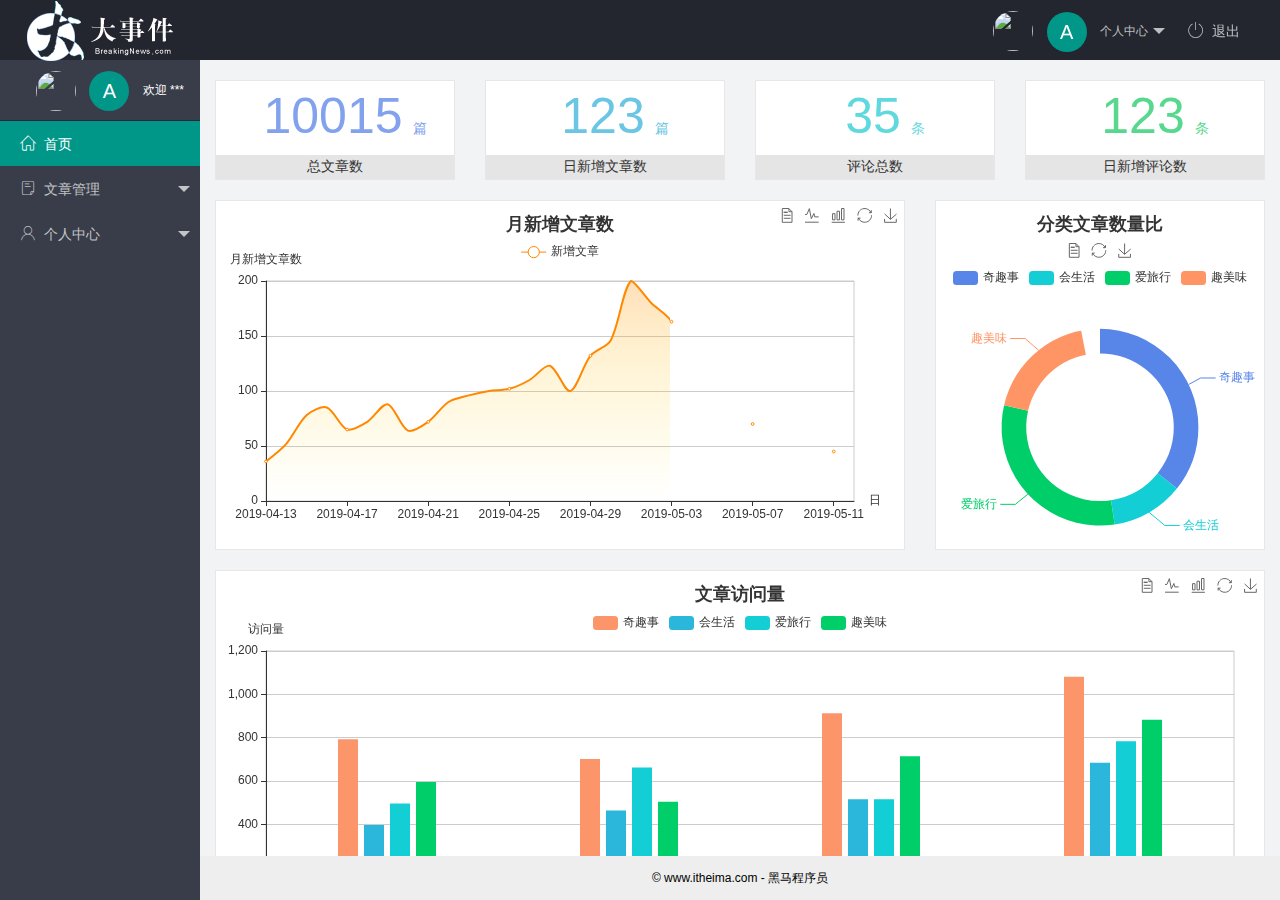
==== index1.html @ a1166954 "提交" ====
<!DOCTYPE html>
<html lang="en">

<head>
    <meta charset="UTF-8" />
    <meta name="viewport" content="width=device-width, initial-scale=1.0" />
    <title>后台主页</title>
    <!-- 导入 layui 的样式表 -->
    <link rel="stylesheet" href="/assets/lib/layui/css/layui.css" />
    <!-- 导入第三方图标库 -->
    <link rel="stylesheet" href="/assets/fonts/iconfont.css" />
    <!-- 导入自己的样式表 -->
    <link rel="stylesheet" href="/assets/css/index1.css" />
</head>

<body class="layui-layout-body">
    <div class="layui-layout layui-layout-admin">
        <div class="layui-header">
            <div class="layui-logo">
                <img src="/assets/images/logo.png" alt="" />
            </div>
            <!-- 头部区域（可配合layui已有的水平导航） -->
            <ul class="layui-nav layui-layout-right">
                <li class="layui-nav-item">
                    <a href="javascript:;" class="userinfo">
                        <img src="http://t.cn/RCzsdCq" class="layui-nav-img" />
                        <span class="text-avatar">A</span>
                        个人中心
                    </a>
                    <dl class="layui-nav-child">
                        <dd><a href="">基本资料</a></dd>
                        <dd><a href="">更换头像</a></dd>
                        <dd><a href="">重置密码</a></dd>
                    </dl>
                </li>
                <li class="layui-nav-item">
                    <a href=""><span class="iconfont icon-tuichu"></span>退出</a>
                </li>
            </ul>
        </div>

        <div class="layui-side layui-bg-black">
            <div class="layui-side-scroll">
                <div class="userinfo">
                    <img src="http://t.cn/RCzsdCq" class="layui-nav-img" />
                    <span class="text-avatar">A</span>
                    <span id="welcome">欢迎 ***</span>
                </div>
                <!-- 左侧导航区域（可配合layui已有的垂直导航） -->
                <ul class="layui-nav layui-nav-tree" lay-shrink="all">
                    <li class="layui-nav-item layui-this">
                        <a href="/home/dashboard.html" target="fm"><span class="iconfont icon-home"></span>首页</a>
                    </li>
                    <li class="layui-nav-item">
                        <a class="" href="javascript:;"><span class="iconfont icon-16"></span>文章管理</a>
                        <dl class="layui-nav-child">
                            <dd>
                                <a href="javascript:;"><i class="layui-icon layui-icon-app"></i>文章类别</a>
                            </dd>
                            <dd>
                                <a href="javascript:;"><i class="layui-icon layui-icon-app"></i>文章列表</a>
                            </dd>
                            <dd>
                                <a href="javascript:;"><i class="layui-icon layui-icon-app"></i>发布文章</a>
                            </dd>
                        </dl>
                    </li>
                    <li class="layui-nav-item">
                        <a href="javascript:;"><span class="iconfont icon-user"></span>个人中心</a>
                        <dl class="layui-nav-child">
                            <dd>
                                <a href="javascript:;"><i class="layui-icon layui-icon-app"></i>基本资料</a>
                            </dd>
                            <dd>
                                <a href="javascript:;"><i class="layui-icon layui-icon-app"></i>更换头像</a>
                            </dd>
                            <dd>
                                <a href="javascript:;"><i class="layui-icon layui-icon-app"></i>重置密码</a>
                            </dd>
                        </dl>
                    </li>
                </ul>
            </div>
        </div>

        <div class="layui-body">
            <!-- 内容主体区域 -->
            <iframe name="fm" src="/home/dashboard.html" frameborder="0"></iframe>
        </div>

        <div class="layui-footer">
            <!-- 底部固定区域 -->
            © www.itheima.com - 黑马程序员
        </div>
    </div>
    <!-- 导入 layui 的JS文件 -->
    <script src="/assets/lib/layui/layui.all.js"></script>
</body>

</html>
---- assets/lib/layui/css/layui.css ----
/** layui-v2.5.5 MIT License By https://www.layui.com */
 .layui-inline,img{display:inline-block;vertical-align:middle}h1,h2,h3,h4,h5,h6{font-weight:400}.layui-edge,.layui-header,.layui-inline,.layui-main{position:relative}.layui-body,.layui-edge,.layui-elip{overflow:hidden}.layui-btn,.layui-edge,.layui-inline,img{vertical-align:middle}.layui-btn,.layui-disabled,.layui-icon,.layui-unselect{-moz-user-select:none;-webkit-user-select:none;-ms-user-select:none}.layui-elip,.layui-form-checkbox span,.layui-form-pane .layui-form-label{text-overflow:ellipsis;white-space:nowrap}.layui-breadcrumb,.layui-tree-btnGroup{visibility:hidden}blockquote,body,button,dd,div,dl,dt,form,h1,h2,h3,h4,h5,h6,input,li,ol,p,pre,td,textarea,th,ul{margin:0;padding:0;-webkit-tap-highlight-color:rgba(0,0,0,0)}a:active,a:hover{outline:0}img{border:none}li{list-style:none}table{border-collapse:collapse;border-spacing:0}h4,h5,h6{font-size:100%}button,input,optgroup,option,select,textarea{font-family:inherit;font-size:inherit;font-style:inherit;font-weight:inherit;outline:0}pre{white-space:pre-wrap;white-space:-moz-pre-wrap;white-space:-pre-wrap;white-space:-o-pre-wrap;word-wrap:break-word}body{line-height:24px;font:14px Helvetica Neue,Helvetica,PingFang SC,Tahoma,Arial,sans-serif}hr{height:1px;margin:10px 0;border:0;clear:both}a{color:#333;text-decoration:none}a:hover{color:#777}a cite{font-style:normal;*cursor:pointer}.layui-border-box,.layui-border-box *{box-sizing:border-box}.layui-box,.layui-box *{box-sizing:content-box}.layui-clear{clear:both;*zoom:1}.layui-clear:after{content:'\20';clear:both;*zoom:1;display:block;height:0}.layui-inline{*display:inline;*zoom:1}.layui-edge{display:inline-block;width:0;height:0;border-width:6px;border-style:dashed;border-color:transparent}.layui-edge-top{top:-4px;border-bottom-color:#999;border-bottom-style:solid}.layui-edge-right{border-left-color:#999;border-left-style:solid}.layui-edge-bottom{top:2px;border-top-color:#999;border-top-style:solid}.layui-edge-left{border-right-color:#999;border-right-style:solid}.layui-disabled,.layui-disabled:hover{color:#d2d2d2!important;cursor:not-allowed!important}.layui-circle{border-radius:100%}.layui-show{display:block!important}.layui-hide{display:none!important}@font-face{font-family:layui-icon;src:url(../font/iconfont.eot?v=250);src:url(../font/iconfont.eot?v=250#iefix) format('embedded-opentype'),url(../font/iconfont.woff2?v=250) format('woff2'),url(../font/iconfont.woff?v=250) format('woff'),url(../font/iconfont.ttf?v=250) format('truetype'),url(../font/iconfont.svg?v=250#layui-icon) format('svg')}.layui-icon{font-family:layui-icon!important;font-size:16px;font-style:normal;-webkit-font-smoothing:antialiased;-moz-osx-font-smoothing:grayscale}.layui-icon-reply-fill:before{content:"\e611"}.layui-icon-set-fill:before{content:"\e614"}.layui-icon-menu-fill:before{content:"\e60f"}.layui-icon-search:before{content:"\e615"}.layui-icon-share:before{content:"\e641"}.layui-icon-set-sm:before{content:"\e620"}.layui-icon-engine:before{content:"\e628"}.layui-icon-close:before{content:"\1006"}.layui-icon-close-fill:before{content:"\1007"}.layui-icon-chart-screen:before{content:"\e629"}.layui-icon-star:before{content:"\e600"}.layui-icon-circle-dot:before{content:"\e617"}.layui-icon-chat:before{content:"\e606"}.layui-icon-release:before{content:"\e609"}.layui-icon-list:before{content:"\e60a"}.layui-icon-chart:before{content:"\e62c"}.layui-icon-ok-circle:before{content:"\1005"}.layui-icon-layim-theme:before{content:"\e61b"}.layui-icon-table:before{content:"\e62d"}.layui-icon-right:before{content:"\e602"}.layui-icon-left:before{content:"\e603"}.layui-icon-cart-simple:before{content:"\e698"}.layui-icon-face-cry:before{content:"\e69c"}.layui-icon-face-smile:before{content:"\e6af"}.layui-icon-survey:before{content:"\e6b2"}.layui-icon-tree:before{content:"\e62e"}.layui-icon-upload-circle:before{content:"\e62f"}.layui-icon-add-circle:before{content:"\e61f"}.layui-icon-download-circle:before{content:"\e601"}.layui-icon-templeate-1:before{content:"\e630"}.layui-icon-util:before{content:"\e631"}.layui-icon-face-surprised:before{content:"\e664"}.layui-icon-edit:before{content:"\e642"}.layui-icon-speaker:before{content:"\e645"}.layui-icon-down:before{content:"\e61a"}.layui-icon-file:before{content:"\e621"}.layui-icon-layouts:before{content:"\e632"}.layui-icon-rate-half:before{content:"\e6c9"}.layui-icon-add-circle-fine:before{content:"\e608"}.layui-icon-prev-circle:before{content:"\e633"}.layui-icon-read:before{content:"\e705"}.layui-icon-404:before{content:"\e61c"}.layui-icon-carousel:before{content:"\e634"}.layui-icon-help:before{content:"\e607"}.layui-icon-code-circle:before{content:"\e635"}.layui-icon-water:before{content:"\e636"}.layui-icon-username:before{content:"\e66f"}.layui-icon-find-fill:before{content:"\e670"}.layui-icon-about:before{content:"\e60b"}.layui-icon-location:before{content:"\e715"}.layui-icon-up:before{content:"\e619"}.layui-icon-pause:before{content:"\e651"}.layui-icon-date:before{content:"\e637"}.layui-icon-layim-uploadfile:before{content:"\e61d"}.layui-icon-delete:before{content:"\e640"}.layui-icon-play:before{content:"\e652"}.layui-icon-top:before{content:"\e604"}.layui-icon-friends:before{content:"\e612"}.layui-icon-refresh-3:before{content:"\e9aa"}.layui-icon-ok:before{content:"\e605"}.layui-icon-layer:before{content:"\e638"}.layui-icon-face-smile-fine:before{content:"\e60c"}.layui-icon-dollar:before{content:"\e659"}.layui-icon-group:before{content:"\e613"}.layui-icon-layim-download:before{content:"\e61e"}.layui-icon-picture-fine:before{content:"\e60d"}.layui-icon-link:before{content:"\e64c"}.layui-icon-diamond:before{content:"\e735"}.layui-icon-log:before{content:"\e60e"}.layui-icon-rate-solid:before{content:"\e67a"}.layui-icon-fonts-del:before{content:"\e64f"}.layui-icon-unlink:before{content:"\e64d"}.layui-icon-fonts-clear:before{content:"\e639"}.layui-icon-triangle-r:before{content:"\e623"}.layui-icon-circle:before{content:"\e63f"}.layui-icon-radio:before{content:"\e643"}.layui-icon-align-center:before{content:"\e647"}.layui-icon-align-right:before{content:"\e648"}.layui-icon-align-left:before{content:"\e649"}.layui-icon-loading-1:before{content:"\e63e"}.layui-icon-return:before{content:"\e65c"}.layui-icon-fonts-strong:before{content:"\e62b"}.layui-icon-upload:before{content:"\e67c"}.layui-icon-dialogue:before{content:"\e63a"}.layui-icon-video:before{content:"\e6ed"}.layui-icon-headset:before{content:"\e6fc"}.layui-icon-cellphone-fine:before{content:"\e63b"}.layui-icon-add-1:before{content:"\e654"}.layui-icon-face-smile-b:before{content:"\e650"}.layui-icon-fonts-html:before{content:"\e64b"}.layui-icon-form:before{content:"\e63c"}.layui-icon-cart:before{content:"\e657"}.layui-icon-camera-fill:before{content:"\e65d"}.layui-icon-tabs:before{content:"\e62a"}.layui-icon-fonts-code:before{content:"\e64e"}.layui-icon-fire:before{content:"\e756"}.layui-icon-set:before{content:"\e716"}.layui-icon-fonts-u:before{content:"\e646"}.layui-icon-triangle-d:before{content:"\e625"}.layui-icon-tips:before{content:"\e702"}.layui-icon-picture:before{content:"\e64a"}.layui-icon-more-vertical:before{content:"\e671"}.layui-icon-flag:before{content:"\e66c"}.layui-icon-loading:before{content:"\e63d"}.layui-icon-fonts-i:before{content:"\e644"}.layui-icon-refresh-1:before{content:"\e666"}.layui-icon-rmb:before{content:"\e65e"}.layui-icon-home:before{content:"\e68e"}.layui-icon-user:before{content:"\e770"}.layui-icon-notice:before{content:"\e667"}.layui-icon-login-weibo:before{content:"\e675"}.layui-icon-voice:before{content:"\e688"}.layui-icon-upload-drag:before{content:"\e681"}.layui-icon-login-qq:before{content:"\e676"}.layui-icon-snowflake:before{content:"\e6b1"}.layui-icon-file-b:before{content:"\e655"}.layui-icon-template:before{content:"\e663"}.layui-icon-auz:before{content:"\e672"}.layui-icon-console:before{content:"\e665"}.layui-icon-app:before{content:"\e653"}.layui-icon-prev:before{content:"\e65a"}.layui-icon-website:before{content:"\e7ae"}.layui-icon-next:before{content:"\e65b"}.layui-icon-component:before{content:"\e857"}.layui-icon-more:before{content:"\e65f"}.layui-icon-login-wechat:before{content:"\e677"}.layui-icon-shrink-right:before{content:"\e668"}.layui-icon-spread-left:before{content:"\e66b"}.layui-icon-camera:before{content:"\e660"}.layui-icon-note:before{content:"\e66e"}.layui-icon-refresh:before{content:"\e669"}.layui-icon-female:before{content:"\e661"}.layui-icon-male:before{content:"\e662"}.layui-icon-password:before{content:"\e673"}.layui-icon-senior:before{content:"\e674"}.layui-icon-theme:before{content:"\e66a"}.layui-icon-tread:before{content:"\e6c5"}.layui-icon-praise:before{content:"\e6c6"}.layui-icon-star-fill:before{content:"\e658"}.layui-icon-rate:before{content:"\e67b"}.layui-icon-template-1:before{content:"\e656"}.layui-icon-vercode:before{content:"\e679"}.layui-icon-cellphone:before{content:"\e678"}.layui-icon-screen-full:before{content:"\e622"}.layui-icon-screen-restore:before{content:"\e758"}.layui-icon-cols:before{content:"\e610"}.layui-icon-export:before{content:"\e67d"}.layui-icon-print:before{content:"\e66d"}.layui-icon-slider:before{content:"\e714"}.layui-icon-addition:before{content:"\e624"}.layui-icon-subtraction:before{content:"\e67e"}.layui-icon-service:before{content:"\e626"}.layui-icon-transfer:before{content:"\e691"}.layui-main{width:1140px;margin:0 auto}.layui-header{z-index:1000;height:60px}.layui-header a:hover{transition:all .5s;-webkit-transition:all .5s}.layui-side{position:fixed;left:0;top:0;bottom:0;z-index:999;width:200px;overflow-x:hidden}.layui-side-scroll{position:relative;width:220px;height:100%;overflow-x:hidden}.layui-body{position:absolute;left:200px;right:0;top:0;bottom:0;z-index:998;width:auto;overflow-y:auto;box-sizing:border-box}.layui-layout-body{overflow:hidden}.layui-layout-admin .layui-header{background-color:#23262E}.layui-layout-admin .layui-side{top:60px;width:200px;overflow-x:hidden}.layui-layout-admin .layui-body{position:fixed;top:60px;bottom:44px}.layui-layout-admin .layui-main{width:auto;margin:0 15px}.layui-layout-admin .layui-footer{position:fixed;left:200px;right:0;bottom:0;height:44px;line-height:44px;padding:0 15px;background-color:#eee}.layui-layout-admin .layui-logo{position:absolute;left:0;top:0;width:200px;height:100%;line-height:60px;text-align:center;color:#009688;font-size:16px}.layui-layout-admin .layui-header .layui-nav{background:0 0}.layui-layout-left{position:absolute!important;left:200px;top:0}.layui-layout-right{position:absolute!important;right:0;top:0}.layui-container{position:relative;margin:0 auto;padding:0 15px;box-sizing:border-box}.layui-fluid{position:relative;margin:0 auto;padding:0 15px}.layui-row:after,.layui-row:before{content:'';display:block;clear:both}.layui-col-lg1,.layui-col-lg10,.layui-col-lg11,.layui-col-lg12,.layui-col-lg2,.layui-col-lg3,.layui-col-lg4,.layui-col-lg5,.layui-col-lg6,.layui-col-lg7,.layui-col-lg8,.layui-col-lg9,.layui-col-md1,.layui-col-md10,.layui-col-md11,.layui-col-md12,.layui-col-md2,.layui-col-md3,.layui-col-md4,.layui-col-md5,.layui-col-md6,.layui-col-md7,.layui-col-md8,.layui-col-md9,.layui-col-sm1,.layui-col-sm10,.layui-col-sm11,.layui-col-sm12,.layui-col-sm2,.layui-col-sm3,.layui-col-sm4,.layui-col-sm5,.layui-col-sm6,.layui-col-sm7,.layui-col-sm8,.layui-col-sm9,.layui-col-xs1,.layui-col-xs10,.layui-col-xs11,.layui-col-xs12,.layui-col-xs2,.layui-col-xs3,.layui-col-xs4,.layui-col-xs5,.layui-col-xs6,.layui-col-xs7,.layui-col-xs8,.layui-col-xs9{position:relative;display:block;box-sizing:border-box}.layui-col-xs1,.layui-col-xs10,.layui-col-xs11,.layui-col-xs12,.layui-col-xs2,.layui-col-xs3,.layui-col-xs4,.layui-col-xs5,.layui-col-xs6,.layui-col-xs7,.layui-col-xs8,.layui-col-xs9{float:left}.layui-col-xs1{width:8.33333333%}.layui-col-xs2{width:16.66666667%}.layui-col-xs3{width:25%}.layui-col-xs4{width:33.33333333%}.layui-col-xs5{width:41.66666667%}.layui-col-xs6{width:50%}.layui-col-xs7{width:58.33333333%}.layui-col-xs8{width:66.66666667%}.layui-col-xs9{width:75%}.layui-col-xs10{width:83.33333333%}.layui-col-xs11{width:91.66666667%}.layui-col-xs12{width:100%}.layui-col-xs-offset1{margin-left:8.33333333%}.layui-col-xs-offset2{margin-left:16.66666667%}.layui-col-xs-offset3{margin-left:25%}.layui-col-xs-offset4{margin-left:33.33333333%}.layui-col-xs-offset5{margin-left:41.66666667%}.layui-col-xs-offset6{margin-left:50%}.layui-col-xs-offset7{margin-left:58.33333333%}.layui-col-xs-offset8{margin-left:66.66666667%}.layui-col-xs-offset9{margin-left:75%}.layui-col-xs-offset10{margin-left:83.33333333%}.layui-col-xs-offset11{margin-left:91.66666667%}.layui-col-xs-offset12{margin-left:100%}@media screen and (max-width:768px){.layui-hide-xs{display:none!important}.layui-show-xs-block{display:block!important}.layui-show-xs-inline{display:inline!important}.layui-show-xs-inline-block{display:inline-block!important}}@media screen and (min-width:768px){.layui-container{width:750px}.layui-hide-sm{display:none!important}.layui-show-sm-block{display:block!important}.layui-show-sm-inline{display:inline!important}.layui-show-sm-inline-block{display:inline-block!important}.layui-col-sm1,.layui-col-sm10,.layui-col-sm11,.layui-col-sm12,.layui-col-sm2,.layui-col-sm3,.layui-col-sm4,.layui-col-sm5,.layui-col-sm6,.layui-col-sm7,.layui-col-sm8,.layui-col-sm9{float:left}.layui-col-sm1{width:8.33333333%}.layui-col-sm2{width:16.66666667%}.layui-col-sm3{width:25%}.layui-col-sm4{width:33.33333333%}.layui-col-sm5{width:41.66666667%}.layui-col-sm6{width:50%}.layui-col-sm7{width:58.33333333%}.layui-col-sm8{width:66.66666667%}.layui-col-sm9{width:75%}.layui-col-sm10{width:83.33333333%}.layui-col-sm11{width:91.66666667%}.layui-col-sm12{width:100%}.layui-col-sm-offset1{margin-left:8.33333333%}.layui-col-sm-offset2{margin-left:16.66666667%}.layui-col-sm-offset3{margin-left:25%}.layui-col-sm-offset4{margin-left:33.33333333%}.layui-col-sm-offset5{margin-left:41.66666667%}.layui-col-sm-offset6{margin-left:50%}.layui-col-sm-offset7{margin-left:58.33333333%}.layui-col-sm-offset8{margin-left:66.66666667%}.layui-col-sm-offset9{margin-left:75%}.layui-col-sm-offset10{margin-left:83.33333333%}.layui-col-sm-offset11{margin-left:91.66666667%}.layui-col-sm-offset12{margin-left:100%}}@media screen and (min-width:992px){.layui-container{width:970px}.layui-hide-md{display:none!important}.layui-show-md-block{display:block!important}.layui-show-md-inline{display:inline!important}.layui-show-md-inline-block{display:inline-block!important}.layui-col-md1,.layui-col-md10,.layui-col-md11,.layui-col-md12,.layui-col-md2,.layui-col-md3,.layui-col-md4,.layui-col-md5,.layui-col-md6,.layui-col-md7,.layui-col-md8,.layui-col-md9{float:left}.layui-col-md1{width:8.33333333%}.layui-col-md2{width:16.66666667%}.layui-col-md3{width:25%}.layui-col-md4{width:33.33333333%}.layui-col-md5{width:41.66666667%}.layui-col-md6{width:50%}.layui-col-md7{width:58.33333333%}.layui-col-md8{width:66.66666667%}.layui-col-md9{width:75%}.layui-col-md10{width:83.33333333%}.layui-col-md11{width:91.66666667%}.layui-col-md12{width:100%}.layui-col-md-offset1{margin-left:8.33333333%}.layui-col-md-offset2{margin-left:16.66666667%}.layui-col-md-offset3{margin-left:25%}.layui-col-md-offset4{margin-left:33.33333333%}.layui-col-md-offset5{margin-left:41.66666667%}.layui-col-md-offset6{margin-left:50%}.layui-col-md-offset7{margin-left:58.33333333%}.layui-col-md-offset8{margin-left:66.66666667%}.layui-col-md-offset9{margin-left:75%}.layui-col-md-offset10{margin-left:83.33333333%}.layui-col-md-offset11{margin-left:91.66666667%}.layui-col-md-offset12{margin-left:100%}}@media screen and (min-width:1200px){.layui-container{width:1170px}.layui-hide-lg{display:none!important}.layui-show-lg-block{display:block!important}.layui-show-lg-inline{display:inline!important}.layui-show-lg-inline-block{display:inline-block!important}.layui-col-lg1,.layui-col-lg10,.layui-col-lg11,.layui-col-lg12,.layui-col-lg2,.layui-col-lg3,.layui-col-lg4,.layui-col-lg5,.layui-col-lg6,.layui-col-lg7,.layui-col-lg8,.layui-col-lg9{float:left}.layui-col-lg1{width:8.33333333%}.layui-col-lg2{width:16.66666667%}.layui-col-lg3{width:25%}.layui-col-lg4{width:33.33333333%}.layui-col-lg5{width:41.66666667%}.layui-col-lg6{width:50%}.layui-col-lg7{width:58.33333333%}.layui-col-lg8{width:66.66666667%}.layui-col-lg9{width:75%}.layui-col-lg10{width:83.33333333%}.layui-col-lg11{width:91.66666667%}.layui-col-lg12{width:100%}.layui-col-lg-offset1{margin-left:8.33333333%}.layui-col-lg-offset2{margin-left:16.66666667%}.layui-col-lg-offset3{margin-left:25%}.layui-col-lg-offset4{margin-left:33.33333333%}.layui-col-lg-offset5{margin-left:41.66666667%}.layui-col-lg-offset6{margin-left:50%}.layui-col-lg-offset7{margin-left:58.33333333%}.layui-col-lg-offset8{margin-left:66.66666667%}.layui-col-lg-offset9{margin-left:75%}.layui-col-lg-offset10{margin-left:83.33333333%}.layui-col-lg-offset11{margin-left:91.66666667%}.layui-col-lg-offset12{margin-left:100%}}.layui-col-space1{margin:-.5px}.layui-col-space1>*{padding:.5px}.layui-col-space3{margin:-1.5px}.layui-col-space3>*{padding:1.5px}.layui-col-space5{margin:-2.5px}.layui-col-space5>*{padding:2.5px}.layui-col-space8{margin:-3.5px}.layui-col-space8>*{padding:3.5px}.layui-col-space10{margin:-5px}.layui-col-space10>*{padding:5px}.layui-col-space12{margin:-6px}.layui-col-space12>*{padding:6px}.layui-col-space15{margin:-7.5px}.layui-col-space15>*{padding:7.5px}.layui-col-space18{margin:-9px}.layui-col-space18>*{padding:9px}.layui-col-space20{margin:-10px}.layui-col-space20>*{padding:10px}.layui-col-space22{margin:-11px}.layui-col-space22>*{padding:11px}.layui-col-space25{margin:-12.5px}.layui-col-space25>*{padding:12.5px}.layui-col-space30{margin:-15px}.layui-col-space30>*{padding:15px}.layui-btn,.layui-input,.layui-select,.layui-textarea,.layui-upload-button{outline:0;-webkit-appearance:none;transition:all .3s;-webkit-transition:all .3s;box-sizing:border-box}.layui-elem-quote{margin-bottom:10px;padding:15px;line-height:22px;border-left:5px solid #009688;border-radius:0 2px 2px 0;background-color:#f2f2f2}.layui-quote-nm{border-style:solid;border-width:1px 1px 1px 5px;background:0 0}.layui-elem-field{margin-bottom:10px;padding:0;border-width:1px;border-style:solid}.layui-elem-field legend{margin-left:20px;padding:0 10px;font-size:20px;font-weight:300}.layui-field-title{margin:10px 0 20px;border-width:1px 0 0}.layui-field-box{padding:10px 15px}.layui-field-title .layui-field-box{padding:10px 0}.layui-progress{position:relative;height:6px;border-radius:20px;background-color:#e2e2e2}.layui-progress-bar{position:absolute;left:0;top:0;width:0;max-width:100%;height:6px;border-radius:20px;text-align:right;background-color:#5FB878;transition:all .3s;-webkit-transition:all .3s}.layui-progress-big,.layui-progress-big .layui-progress-bar{height:18px;line-height:18px}.layui-progress-text{position:relative;top:-20px;line-height:18px;font-size:12px;color:#666}.layui-progress-big .layui-progress-text{position:static;padding:0 10px;color:#fff}.layui-collapse{border-width:1px;border-style:solid;border-radius:2px}.layui-colla-content,.layui-colla-item{border-top-width:1px;border-top-style:solid}.layui-colla-item:first-child{border-top:none}.layui-colla-title{position:relative;height:42px;line-height:42px;padding:0 15px 0 35px;color:#333;background-color:#f2f2f2;cursor:pointer;font-size:14px;overflow:hidden}.layui-colla-content{display:none;padding:10px 15px;line-height:22px;color:#666}.layui-colla-icon{position:absolute;left:15px;top:0;font-size:14px}.layui-card{margin-bottom:15px;border-radius:2px;background-color:#fff;box-shadow:0 1px 2px 0 rgba(0,0,0,.05)}.layui-card:last-child{margin-bottom:0}.layui-card-header{position:relative;height:42px;line-height:42px;padding:0 15px;border-bottom:1px solid #f6f6f6;color:#333;border-radius:2px 2px 0 0;font-size:14px}.layui-bg-black,.layui-bg-blue,.layui-bg-cyan,.layui-bg-green,.layui-bg-orange,.layui-bg-red{color:#fff!important}.layui-card-body{position:relative;padding:10px 15px;line-height:24px}.layui-card-body[pad15]{padding:15px}.layui-card-body[pad20]{padding:20px}.layui-card-body .layui-table{margin:5px 0}.layui-card .layui-tab{margin:0}.layui-panel-window{position:relative;padding:15px;border-radius:0;border-top:5px solid #E6E6E6;background-color:#fff}.layui-auxiliar-moving{position:fixed;left:0;right:0;top:0;bottom:0;width:100%;height:100%;background:0 0;z-index:9999999999}.layui-form-label,.layui-form-mid,.layui-form-select,.layui-input-block,.layui-input-inline,.layui-textarea{position:relative}.layui-bg-red{background-color:#FF5722!important}.layui-bg-orange{background-color:#FFB800!important}.layui-bg-green{background-color:#009688!important}.layui-bg-cyan{background-color:#2F4056!important}.layui-bg-blue{background-color:#1E9FFF!important}.layui-bg-black{background-color:#393D49!important}.layui-bg-gray{background-color:#eee!important;color:#666!important}.layui-badge-rim,.layui-colla-content,.layui-colla-item,.layui-collapse,.layui-elem-field,.layui-form-pane .layui-form-item[pane],.layui-form-pane .layui-form-label,.layui-input,.layui-layedit,.layui-layedit-tool,.layui-quote-nm,.layui-select,.layui-tab-bar,.layui-tab-card,.layui-tab-title,.layui-tab-title .layui-this:after,.layui-textarea{border-color:#e6e6e6}.layui-timeline-item:before,hr{background-color:#e6e6e6}.layui-text{line-height:22px;font-size:14px;color:#666}.layui-text h1,.layui-text h2,.layui-text h3{font-weight:500;color:#333}.layui-text h1{font-size:30px}.layui-text h2{font-size:24px}.layui-text h3{font-size:18px}.layui-text a:not(.layui-btn){color:#01AAED}.layui-text a:not(.layui-btn):hover{text-decoration:underline}.layui-text ul{padding:5px 0 5px 15px}.layui-text ul li{margin-top:5px;list-style-type:disc}.layui-text em,.layui-word-aux{color:#999!important;padding:0 5px!important}.layui-btn{display:inline-block;height:38px;line-height:38px;padding:0 18px;background-color:#009688;color:#fff;white-space:nowrap;text-align:center;font-size:14px;border:none;border-radius:2px;cursor:pointer}.layui-btn:hover{opacity:.8;filter:alpha(opacity=80);color:#fff}.layui-btn:active{opacity:1;filter:alpha(opacity=100)}.layui-btn+.layui-btn{margin-left:10px}.layui-btn-container{font-size:0}.layui-btn-container .layui-btn{margin-right:10px;margin-bottom:10px}.layui-btn-container .layui-btn+.layui-btn{margin-left:0}.layui-table .layui-btn-container .layui-btn{margin-bottom:9px}.layui-btn-radius{border-radius:100px}.layui-btn .layui-icon{margin-right:3px;font-size:18px;vertical-align:bottom;vertical-align:middle\9}.layui-btn-primary{border:1px solid #C9C9C9;background-color:#fff;color:#555}.layui-btn-primary:hover{border-color:#009688;color:#333}.layui-btn-normal{background-color:#1E9FFF}.layui-btn-warm{background-color:#FFB800}.layui-btn-danger{background-color:#FF5722}.layui-btn-checked{background-color:#5FB878}.layui-btn-disabled,.layui-btn-disabled:active,.layui-btn-disabled:hover{border:1px solid #e6e6e6;background-color:#FBFBFB;color:#C9C9C9;cursor:not-allowed;opacity:1}.layui-btn-lg{height:44px;line-height:44px;padding:0 25px;font-size:16px}.layui-btn-sm{height:30px;line-height:30px;padding:0 10px;font-size:12px}.layui-btn-sm i{font-size:16px!important}.layui-btn-xs{height:22px;line-height:22px;padding:0 5px;font-size:12px}.layui-btn-xs i{font-size:14px!important}.layui-btn-group{display:inline-block;vertical-align:middle;font-size:0}.layui-btn-group .layui-btn{margin-left:0!important;margin-right:0!important;border-left:1px solid rgba(255,255,255,.5);border-radius:0}.layui-btn-group .layui-btn-primary{border-left:none}.layui-btn-group .layui-btn-primary:hover{border-color:#C9C9C9;color:#009688}.layui-btn-group .layui-btn:first-child{border-left:none;border-radius:2px 0 0 2px}.layui-btn-group .layui-btn-primary:first-child{border-left:1px solid #c9c9c9}.layui-btn-group .layui-btn:last-child{border-radius:0 2px 2px 0}.layui-btn-group .layui-btn+.layui-btn{margin-left:0}.layui-btn-group+.layui-btn-group{margin-left:10px}.layui-btn-fluid{width:100%}.layui-input,.layui-select,.layui-textarea{height:38px;line-height:1.3;line-height:38px\9;border-width:1px;border-style:solid;background-color:#fff;border-radius:2px}.layui-input::-webkit-input-placeholder,.layui-select::-webkit-input-placeholder,.layui-textarea::-webkit-input-placeholder{line-height:1.3}.layui-input,.layui-textarea{display:block;width:100%;padding-left:10px}.layui-input:hover,.layui-textarea:hover{border-color:#D2D2D2!important}.layui-input:focus,.layui-textarea:focus{border-color:#C9C9C9!important}.layui-textarea{min-height:100px;height:auto;line-height:20px;padding:6px 10px;resize:vertical}.layui-select{padding:0 10px}.layui-form input[type=checkbox],.layui-form input[type=radio],.layui-form select{display:none}.layui-form [lay-ignore]{display:initial}.layui-form-item{margin-bottom:15px;clear:both;*zoom:1}.layui-form-item:after{content:'\20';clear:both;*zoom:1;display:block;height:0}.layui-form-label{float:left;display:block;padding:9px 15px;width:80px;font-weight:400;line-height:20px;text-align:right}.layui-form-label-col{display:block;float:none;padding:9px 0;line-height:20px;text-align:left}.layui-form-item .layui-inline{margin-bottom:5px;margin-right:10px}.layui-input-block{margin-left:110px;min-height:36px}.layui-input-inline{display:inline-block;vertical-align:middle}.layui-form-item .layui-input-inline{float:left;width:190px;margin-right:10px}.layui-form-text .layui-input-inline{width:auto}.layui-form-mid{float:left;display:block;padding:9px 0!important;line-height:20px;margin-right:10px}.layui-form-danger+.layui-form-select .layui-input,.layui-form-danger:focus{border-color:#FF5722!important}.layui-form-select .layui-input{padding-right:30px;cursor:pointer}.layui-form-select .layui-edge{position:absolute;right:10px;top:50%;margin-top:-3px;cursor:pointer;border-width:6px;border-top-color:#c2c2c2;border-top-style:solid;transition:all .3s;-webkit-transition:all .3s}.layui-form-select dl{display:none;position:absolute;left:0;top:42px;padding:5px 0;z-index:899;min-width:100%;border:1px solid #d2d2d2;max-height:300px;overflow-y:auto;background-color:#fff;border-radius:2px;box-shadow:0 2px 4px rgba(0,0,0,.12);box-sizing:border-box}.layui-form-select dl dd,.layui-form-select dl dt{padding:0 10px;line-height:36px;white-space:nowrap;overflow:hidden;text-overflow:ellipsis}.layui-form-select dl dt{font-size:12px;color:#999}.layui-form-select dl dd{cursor:pointer}.layui-form-select dl dd:hover{background-color:#f2f2f2;-webkit-transition:.5s all;transition:.5s all}.layui-form-select .layui-select-group dd{padding-left:20px}.layui-form-select dl dd.layui-select-tips{padding-left:10px!important;color:#999}.layui-form-select dl dd.layui-this{background-color:#5FB878;color:#fff}.layui-form-checkbox,.layui-form-select dl dd.layui-disabled{background-color:#fff}.layui-form-selected dl{display:block}.layui-form-checkbox,.layui-form-checkbox *,.layui-form-switch{display:inline-block;vertical-align:middle}.layui-form-selected .layui-edge{margin-top:-9px;-webkit-transform:rotate(180deg);transform:rotate(180deg);margin-top:-3px\9}:root .layui-form-selected .layui-edge{margin-top:-9px\0/IE9}.layui-form-selectup dl{top:auto;bottom:42px}.layui-select-none{margin:5px 0;text-align:center;color:#999}.layui-select-disabled .layui-disabled{border-color:#eee!important}.layui-select-disabled .layui-edge{border-top-color:#d2d2d2}.layui-form-checkbox{position:relative;height:30px;line-height:30px;margin-right:10px;padding-right:30px;cursor:pointer;font-size:0;-webkit-transition:.1s linear;transition:.1s linear;box-sizing:border-box}.layui-form-checkbox span{padding:0 10px;height:100%;font-size:14px;border-radius:2px 0 0 2px;background-color:#d2d2d2;color:#fff;overflow:hidden}.layui-form-checkbox:hover span{background-color:#c2c2c2}.layui-form-checkbox i{position:absolute;right:0;top:0;width:30px;height:28px;border:1px solid #d2d2d2;border-left:none;border-radius:0 2px 2px 0;color:#fff;font-size:20px;text-align:center}.layui-form-checkbox:hover i{border-color:#c2c2c2;color:#c2c2c2}.layui-form-checked,.layui-form-checked:hover{border-color:#5FB878}.layui-form-checked span,.layui-form-checked:hover span{background-color:#5FB878}.layui-form-checked i,.layui-form-checked:hover i{color:#5FB878}.layui-form-item .layui-form-checkbox{margin-top:4px}.layui-form-checkbox[lay-skin=primary]{height:auto!important;line-height:normal!important;min-width:18px;min-height:18px;border:none!important;margin-right:0;padding-left:28px;padding-right:0;background:0 0}.layui-form-checkbox[lay-skin=primary] span{padding-left:0;padding-right:15px;line-height:18px;background:0 0;color:#666}.layui-form-checkbox[lay-skin=primary] i{right:auto;left:0;width:16px;height:16px;line-height:16px;border:1px solid #d2d2d2;font-size:12px;border-radius:2px;background-color:#fff;-webkit-transition:.1s linear;transition:.1s linear}.layui-form-checkbox[lay-skin=primary]:hover i{border-color:#5FB878;color:#fff}.layui-form-checked[lay-skin=primary] i{border-color:#5FB878!important;background-color:#5FB878;color:#fff}.layui-checkbox-disbaled[lay-skin=primary] span{background:0 0!important;color:#c2c2c2}.layui-checkbox-disbaled[lay-skin=primary]:hover i{border-color:#d2d2d2}.layui-form-item .layui-form-checkbox[lay-skin=primary]{margin-top:10px}.layui-form-switch{position:relative;height:22px;line-height:22px;min-width:35px;padding:0 5px;margin-top:8px;border:1px solid #d2d2d2;border-radius:20px;cursor:pointer;background-color:#fff;-webkit-transition:.1s linear;transition:.1s linear}.layui-form-switch i{position:absolute;left:5px;top:3px;width:16px;height:16px;border-radius:20px;background-color:#d2d2d2;-webkit-transition:.1s linear;transition:.1s linear}.layui-form-switch em{position:relative;top:0;width:25px;margin-left:21px;padding:0!important;text-align:center!important;color:#999!important;font-style:normal!important;font-size:12px}.layui-form-onswitch{border-color:#5FB878;background-color:#5FB878}.layui-checkbox-disbaled,.layui-checkbox-disbaled i{border-color:#e2e2e2!important}.layui-form-onswitch i{left:100%;margin-left:-21px;background-color:#fff}.layui-form-onswitch em{margin-left:5px;margin-right:21px;color:#fff!important}.layui-checkbox-disbaled span{background-color:#e2e2e2!important}.layui-checkbox-disbaled:hover i{color:#fff!important}[lay-radio]{display:none}.layui-form-radio,.layui-form-radio *{display:inline-block;vertical-align:middle}.layui-form-radio{line-height:28px;margin:6px 10px 0 0;padding-right:10px;cursor:pointer;font-size:0}.layui-form-radio *{font-size:14px}.layui-form-radio>i{margin-right:8px;font-size:22px;color:#c2c2c2}.layui-form-radio>i:hover,.layui-form-radioed>i{color:#5FB878}.layui-radio-disbaled>i{color:#e2e2e2!important}.layui-form-pane .layui-form-label{width:110px;padding:8px 15px;height:38px;line-height:20px;border-width:1px;border-style:solid;border-radius:2px 0 0 2px;text-align:center;background-color:#FBFBFB;overflow:hidden;box-sizing:border-box}.layui-form-pane .layui-input-inline{margin-left:-1px}.layui-form-pane .layui-input-block{margin-left:110px;left:-1px}.layui-form-pane .layui-input{border-radius:0 2px 2px 0}.layui-form-pane .layui-form-text .layui-form-label{float:none;width:100%;border-radius:2px;box-sizing:border-box;text-align:left}.layui-form-pane .layui-form-text .layui-input-inline{display:block;margin:0;top:-1px;clear:both}.layui-form-pane .layui-form-text .layui-input-block{margin:0;left:0;top:-1px}.layui-form-pane .layui-form-text .layui-textarea{min-height:100px;border-radius:0 0 2px 2px}.layui-form-pane .layui-form-checkbox{margin:4px 0 4px 10px}.layui-form-pane .layui-form-radio,.layui-form-pane .layui-form-switch{margin-top:6px;margin-left:10px}.layui-form-pane .layui-form-item[pane]{position:relative;border-width:1px;border-style:solid}.layui-form-pane .layui-form-item[pane] .layui-form-label{position:absolute;left:0;top:0;height:100%;border-width:0 1px 0 0}.layui-form-pane .layui-form-item[pane] .layui-input-inline{margin-left:110px}@media screen and (max-width:450px){.layui-form-item .layui-form-label{text-overflow:ellipsis;overflow:hidden;white-space:nowrap}.layui-form-item .layui-inline{display:block;margin-right:0;margin-bottom:20px;clear:both}.layui-form-item .layui-inline:after{content:'\20';clear:both;display:block;height:0}.layui-form-item .layui-input-inline{display:block;float:none;left:-3px;width:auto;margin:0 0 10px 112px}.layui-form-item .layui-input-inline+.layui-form-mid{margin-left:110px;top:-5px;padding:0}.layui-form-item .layui-form-checkbox{margin-right:5px;margin-bottom:5px}}.layui-layedit{border-width:1px;border-style:solid;border-radius:2px}.layui-layedit-tool{padding:3px 5px;border-bottom-width:1px;border-bottom-style:solid;font-size:0}.layedit-tool-fixed{position:fixed;top:0;border-top:1px solid #e2e2e2}.layui-layedit-tool .layedit-tool-mid,.layui-layedit-tool .layui-icon{display:inline-block;vertical-align:middle;text-align:center;font-size:14px}.layui-layedit-tool .layui-icon{position:relative;width:32px;height:30px;line-height:30px;margin:3px 5px;color:#777;cursor:pointer;border-radius:2px}.layui-layedit-tool .layui-icon:hover{color:#393D49}.layui-layedit-tool .layui-icon:active{color:#000}.layui-layedit-tool .layedit-tool-active{background-color:#e2e2e2;color:#000}.layui-layedit-tool .layui-disabled,.layui-layedit-tool .layui-disabled:hover{color:#d2d2d2;cursor:not-allowed}.layui-layedit-tool .layedit-tool-mid{width:1px;height:18px;margin:0 10px;background-color:#d2d2d2}.layedit-tool-html{width:50px!important;font-size:30px!important}.layedit-tool-b,.layedit-tool-code,.layedit-tool-help{font-size:16px!important}.layedit-tool-d,.layedit-tool-face,.layedit-tool-image,.layedit-tool-unlink{font-size:18px!important}.layedit-tool-image input{position:absolute;font-size:0;left:0;top:0;width:100%;height:100%;opacity:.01;filter:Alpha(opacity=1);cursor:pointer}.layui-layedit-iframe iframe{display:block;width:100%}#LAY_layedit_code{overflow:hidden}.layui-laypage{display:inline-block;*display:inline;*zoom:1;vertical-align:middle;margin:10px 0;font-size:0}.layui-laypage>a:first-child,.layui-laypage>a:first-child em{border-radius:2px 0 0 2px}.layui-laypage>a:last-child,.layui-laypage>a:last-child em{border-radius:0 2px 2px 0}.layui-laypage>:first-child{margin-left:0!important}.layui-laypage>:last-child{margin-right:0!important}.layui-laypage a,.layui-laypage button,.layui-laypage input,.layui-laypage select,.layui-laypage span{border:1px solid #e2e2e2}.layui-laypage a,.layui-laypage span{display:inline-block;*display:inline;*zoom:1;vertical-align:middle;padding:0 15px;height:28px;line-height:28px;margin:0 -1px 5px 0;background-color:#fff;color:#333;font-size:12px}.layui-flow-more a *,.layui-laypage input,.layui-table-view select[lay-ignore]{display:inline-block}.layui-laypage a:hover{color:#009688}.layui-laypage em{font-style:normal}.layui-laypage .layui-laypage-spr{color:#999;font-weight:700}.layui-laypage a{text-decoration:none}.layui-laypage .layui-laypage-curr{position:relative}.layui-laypage .layui-laypage-curr em{position:relative;color:#fff}.layui-laypage .layui-laypage-curr .layui-laypage-em{position:absolute;left:-1px;top:-1px;padding:1px;width:100%;height:100%;background-color:#009688}.layui-laypage-em{border-radius:2px}.layui-laypage-next em,.layui-laypage-prev em{font-family:Sim sun;font-size:16px}.layui-laypage .layui-laypage-count,.layui-laypage .layui-laypage-limits,.layui-laypage .layui-laypage-refresh,.layui-laypage .layui-laypage-skip{margin-left:10px;margin-right:10px;padding:0;border:none}.layui-laypage .layui-laypage-limits,.layui-laypage .layui-laypage-refresh{vertical-align:top}.layui-laypage .layui-laypage-refresh i{font-size:18px;cursor:pointer}.layui-laypage select{height:22px;padding:3px;border-radius:2px;cursor:pointer}.layui-laypage .layui-laypage-skip{height:30px;line-height:30px;color:#999}.layui-laypage button,.layui-laypage input{height:30px;line-height:30px;border-radius:2px;vertical-align:top;background-color:#fff;box-sizing:border-box}.layui-laypage input{width:40px;margin:0 10px;padding:0 3px;text-align:center}.layui-laypage input:focus,.layui-laypage select:focus{border-color:#009688!important}.layui-laypage button{margin-left:10px;padding:0 10px;cursor:pointer}.layui-table,.layui-table-view{margin:10px 0}.layui-flow-more{margin:10px 0;text-align:center;color:#999;font-size:14px}.layui-flow-more a{height:32px;line-height:32px}.layui-flow-more a *{vertical-align:top}.layui-flow-more a cite{padding:0 20px;border-radius:3px;background-color:#eee;color:#333;font-style:normal}.layui-flow-more a cite:hover{opacity:.8}.layui-flow-more a i{font-size:30px;color:#737383}.layui-table{width:100%;background-color:#fff;color:#666}.layui-table tr{transition:all .3s;-webkit-transition:all .3s}.layui-table th{text-align:left;font-weight:400}.layui-table tbody tr:hover,.layui-table thead tr,.layui-table-click,.layui-table-header,.layui-table-hover,.layui-table-mend,.layui-table-patch,.layui-table-tool,.layui-table-total,.layui-table-total tr,.layui-table[lay-even] tr:nth-child(even){background-color:#f2f2f2}.layui-table td,.layui-table th,.layui-table-col-set,.layui-table-fixed-r,.layui-table-grid-down,.layui-table-header,.layui-table-page,.layui-table-tips-main,.layui-table-tool,.layui-table-total,.layui-table-view,.layui-table[lay-skin=line],.layui-table[lay-skin=row]{border-width:1px;border-style:solid;border-color:#e6e6e6}.layui-table td,.layui-table th{position:relative;padding:9px 15px;min-height:20px;line-height:20px;font-size:14px}.layui-table[lay-skin=line] td,.layui-table[lay-skin=line] th{border-width:0 0 1px}.layui-table[lay-skin=row] td,.layui-table[lay-skin=row] th{border-width:0 1px 0 0}.layui-table[lay-skin=nob] td,.layui-table[lay-skin=nob] th{border:none}.layui-table img{max-width:100px}.layui-table[lay-size=lg] td,.layui-table[lay-size=lg] th{padding:15px 30px}.layui-table-view .layui-table[lay-size=lg] .layui-table-cell{height:40px;line-height:40px}.layui-table[lay-size=sm] td,.layui-table[lay-size=sm] th{font-size:12px;padding:5px 10px}.layui-table-view .layui-table[lay-size=sm] .layui-table-cell{height:20px;line-height:20px}.layui-table[lay-data]{display:none}.layui-table-box{position:relative;overflow:hidden}.layui-table-view .layui-table{position:relative;width:auto;margin:0}.layui-table-view .layui-table[lay-skin=line]{border-width:0 1px 0 0}.layui-table-view .layui-table[lay-skin=row]{border-width:0 0 1px}.layui-table-view .layui-table td,.layui-table-view .layui-table th{padding:5px 0;border-top:none;border-left:none}.layui-table-view .layui-table th.layui-unselect .layui-table-cell span{cursor:pointer}.layui-table-view .layui-table td{cursor:default}.layui-table-view .layui-table td[data-edit=text]{cursor:text}.layui-table-view .layui-form-checkbox[lay-skin=primary] i{width:18px;height:18px}.layui-table-view .layui-form-radio{line-height:0;padding:0}.layui-table-view .layui-form-radio>i{margin:0;font-size:20px}.layui-table-init{position:absolute;left:0;top:0;width:100%;height:100%;text-align:center;z-index:110}.layui-table-init .layui-icon{position:absolute;left:50%;top:50%;margin:-15px 0 0 -15px;font-size:30px;color:#c2c2c2}.layui-table-header{border-width:0 0 1px;overflow:hidden}.layui-table-header .layui-table{margin-bottom:-1px}.layui-table-tool .layui-inline[lay-event]{position:relative;width:26px;height:26px;padding:5px;line-height:16px;margin-right:10px;text-align:center;color:#333;border:1px solid #ccc;cursor:pointer;-webkit-transition:.5s all;transition:.5s all}.layui-table-tool .layui-inline[lay-event]:hover{border:1px solid #999}.layui-table-tool-temp{padding-right:120px}.layui-table-tool-self{position:absolute;right:17px;top:10px}.layui-table-tool .layui-table-tool-self .layui-inline[lay-event]{margin:0 0 0 10px}.layui-table-tool-panel{position:absolute;top:29px;left:-1px;padding:5px 0;min-width:150px;min-height:40px;border:1px solid #d2d2d2;text-align:left;overflow-y:auto;background-color:#fff;box-shadow:0 2px 4px rgba(0,0,0,.12)}.layui-table-cell,.layui-table-tool-panel li{overflow:hidden;text-overflow:ellipsis;white-space:nowrap}.layui-table-tool-panel li{padding:0 10px;line-height:30px;-webkit-transition:.5s all;transition:.5s all}.layui-table-tool-panel li .layui-form-checkbox[lay-skin=primary]{width:100%;padding-left:28px}.layui-table-tool-panel li:hover{background-color:#f2f2f2}.layui-table-tool-panel li .layui-form-checkbox[lay-skin=primary] i{position:absolute;left:0;top:0}.layui-table-tool-panel li .layui-form-checkbox[lay-skin=primary] span{padding:0}.layui-table-tool .layui-table-tool-self .layui-table-tool-panel{left:auto;right:-1px}.layui-table-col-set{position:absolute;right:0;top:0;width:20px;height:100%;border-width:0 0 0 1px;background-color:#fff}.layui-table-sort{width:10px;height:20px;margin-left:5px;cursor:pointer!important}.layui-table-sort .layui-edge{position:absolute;left:5px;border-width:5px}.layui-table-sort .layui-table-sort-asc{top:3px;border-top:none;border-bottom-style:solid;border-bottom-color:#b2b2b2}.layui-table-sort .layui-table-sort-asc:hover{border-bottom-color:#666}.layui-table-sort .layui-table-sort-desc{bottom:5px;border-bottom:none;border-top-style:solid;border-top-color:#b2b2b2}.layui-table-sort .layui-table-sort-desc:hover{border-top-color:#666}.layui-table-sort[lay-sort=asc] .layui-table-sort-asc{border-bottom-color:#000}.layui-table-sort[lay-sort=desc] .layui-table-sort-desc{border-top-color:#000}.layui-table-cell{height:28px;line-height:28px;padding:0 15px;position:relative;box-sizing:border-box}.layui-table-cell .layui-form-checkbox[lay-skin=primary]{top:-1px;padding:0}.layui-table-cell .layui-table-link{color:#01AAED}.laytable-cell-checkbox,.laytable-cell-numbers,.laytable-cell-radio,.laytable-cell-space{padding:0;text-align:center}.layui-table-body{position:relative;overflow:auto;margin-right:-1px;margin-bottom:-1px}.layui-table-body .layui-none{line-height:26px;padding:15px;text-align:center;color:#999}.layui-table-fixed{position:absolute;left:0;top:0;z-index:101}.layui-table-fixed .layui-table-body{overflow:hidden}.layui-table-fixed-l{box-shadow:0 -1px 8px rgba(0,0,0,.08)}.layui-table-fixed-r{left:auto;right:-1px;border-width:0 0 0 1px;box-shadow:-1px 0 8px rgba(0,0,0,.08)}.layui-table-fixed-r .layui-table-header{position:relative;overflow:visible}.layui-table-mend{position:absolute;right:-49px;top:0;height:100%;width:50px}.layui-table-tool{position:relative;z-index:890;width:100%;min-height:50px;line-height:30px;padding:10px 15px;border-width:0 0 1px}.layui-table-tool .layui-btn-container{margin-bottom:-10px}.layui-table-page,.layui-table-total{border-width:1px 0 0;margin-bottom:-1px;overflow:hidden}.layui-table-page{position:relative;width:100%;padding:7px 7px 0;height:41px;font-size:12px;white-space:nowrap}.layui-table-page>div{height:26px}.layui-table-page .layui-laypage{margin:0}.layui-table-page .layui-laypage a,.layui-table-page .layui-laypage span{height:26px;line-height:26px;margin-bottom:10px;border:none;background:0 0}.layui-table-page .layui-laypage a,.layui-table-page .layui-laypage span.layui-laypage-curr{padding:0 12px}.layui-table-page .layui-laypage span{margin-left:0;padding:0}.layui-table-page .layui-laypage .layui-laypage-prev{margin-left:-7px!important}.layui-table-page .layui-laypage .layui-laypage-curr .layui-laypage-em{left:0;top:0;padding:0}.layui-table-page .layui-laypage button,.layui-table-page .layui-laypage input{height:26px;line-height:26px}.layui-table-page .layui-laypage input{width:40px}.layui-table-page .layui-laypage button{padding:0 10px}.layui-table-page select{height:18px}.layui-table-patch .layui-table-cell{padding:0;width:30px}.layui-table-edit{position:absolute;left:0;top:0;width:100%;height:100%;padding:0 14px 1px;border-radius:0;box-shadow:1px 1px 20px rgba(0,0,0,.15)}.layui-table-edit:focus{border-color:#5FB878!important}select.layui-table-edit{padding:0 0 0 10px;border-color:#C9C9C9}.layui-table-view .layui-form-checkbox,.layui-table-view .layui-form-radio,.layui-table-view .layui-form-switch{top:0;margin:0;box-sizing:content-box}.layui-table-view .layui-form-checkbox{top:-1px;height:26px;line-height:26px}.layui-table-view .layui-form-checkbox i{height:26px}.layui-table-grid .layui-table-cell{overflow:visible}.layui-table-grid-down{position:absolute;top:0;right:0;width:26px;height:100%;padding:5px 0;border-width:0 0 0 1px;text-align:center;background-color:#fff;color:#999;cursor:pointer}.layui-table-grid-down .layui-icon{position:absolute;top:50%;left:50%;margin:-8px 0 0 -8px}.layui-table-grid-down:hover{background-color:#fbfbfb}body .layui-table-tips .layui-layer-content{background:0 0;padding:0;box-shadow:0 1px 6px rgba(0,0,0,.12)}.layui-table-tips-main{margin:-44px 0 0 -1px;max-height:150px;padding:8px 15px;font-size:14px;overflow-y:scroll;background-color:#fff;color:#666}.layui-table-tips-c{position:absolute;right:-3px;top:-13px;width:20px;height:20px;padding:3px;cursor:pointer;background-color:#666;border-radius:50%;color:#fff}.layui-table-tips-c:hover{background-color:#777}.layui-table-tips-c:before{position:relative;right:-2px}.layui-upload-file{display:none!important;opacity:.01;filter:Alpha(opacity=1)}.layui-upload-drag,.layui-upload-form,.layui-upload-wrap{display:inline-block}.layui-upload-list{margin:10px 0}.layui-upload-choose{padding:0 10px;color:#999}.layui-upload-drag{position:relative;padding:30px;border:1px dashed #e2e2e2;background-color:#fff;text-align:center;cursor:pointer;color:#999}.layui-upload-drag .layui-icon{font-size:50px;color:#009688}.layui-upload-drag[lay-over]{border-color:#009688}.layui-upload-iframe{position:absolute;width:0;height:0;border:0;visibility:hidden}.layui-upload-wrap{position:relative;vertical-align:middle}.layui-upload-wrap .layui-upload-file{display:block!important;position:absolute;left:0;top:0;z-index:10;font-size:100px;width:100%;height:100%;opacity:.01;filter:Alpha(opacity=1);cursor:pointer}.layui-transfer-active,.layui-transfer-box{display:inline-block;vertical-align:middle}.layui-transfer-box,.layui-transfer-header,.layui-transfer-search{border-width:0;border-style:solid;border-color:#e6e6e6}.layui-transfer-box{position:relative;border-width:1px;width:200px;height:360px;border-radius:2px;background-color:#fff}.layui-transfer-box .layui-form-checkbox{width:100%;margin:0!important}.layui-transfer-header{height:38px;line-height:38px;padding:0 10px;border-bottom-width:1px}.layui-transfer-search{position:relative;padding:10px;border-bottom-width:1px}.layui-transfer-search .layui-input{height:32px;padding-left:30px;font-size:12px}.layui-transfer-search .layui-icon-search{position:absolute;left:20px;top:50%;margin-top:-8px;color:#666}.layui-transfer-active{margin:0 15px}.layui-transfer-active .layui-btn{display:block;margin:0;padding:0 15px;background-color:#5FB878;border-color:#5FB878;color:#fff}.layui-transfer-active .layui-btn-disabled{background-color:#FBFBFB;border-color:#e6e6e6;color:#C9C9C9}.layui-transfer-active .layui-btn:first-child{margin-bottom:15px}.layui-transfer-active .layui-btn .layui-icon{margin:0;font-size:14px!important}.layui-transfer-data{padding:5px 0;overflow:auto}.layui-transfer-data li{height:32px;line-height:32px;padding:0 10px}.layui-transfer-data li:hover{background-color:#f2f2f2;transition:.5s all}.layui-transfer-data .layui-none{padding:15px 10px;text-align:center;color:#999}.layui-nav{position:relative;padding:0 20px;background-color:#393D49;color:#fff;border-radius:2px;font-size:0;box-sizing:border-box}.layui-nav *{font-size:14px}.layui-nav .layui-nav-item{position:relative;display:inline-block;*display:inline;*zoom:1;vertical-align:middle;line-height:60px}.layui-nav .layui-nav-item a{display:block;padding:0 20px;color:#fff;color:rgba(255,255,255,.7);transition:all .3s;-webkit-transition:all .3s}.layui-nav .layui-this:after,.layui-nav-bar,.layui-nav-tree .layui-nav-itemed:after{position:absolute;left:0;top:0;width:0;height:5px;background-color:#5FB878;transition:all .2s;-webkit-transition:all .2s}.layui-nav-bar{z-index:1000}.layui-nav .layui-nav-item a:hover,.layui-nav .layui-this a{color:#fff}.layui-nav .layui-this:after{content:'';top:auto;bottom:0;width:100%}.layui-nav-img{width:30px;height:30px;margin-right:10px;border-radius:50%}.layui-nav .layui-nav-more{content:'';width:0;height:0;border-style:solid dashed dashed;border-color:#fff transparent transparent;overflow:hidden;cursor:pointer;transition:all .2s;-webkit-transition:all .2s;position:absolute;top:50%;right:3px;margin-top:-3px;border-width:6px;border-top-color:rgba(255,255,255,.7)}.layui-nav .layui-nav-mored,.layui-nav-itemed>a .layui-nav-more{margin-top:-9px;border-style:dashed dashed solid;border-color:transparent transparent #fff}.layui-nav-child{display:none;position:absolute;left:0;top:65px;min-width:100%;line-height:36px;padding:5px 0;box-shadow:0 2px 4px rgba(0,0,0,.12);border:1px solid #d2d2d2;background-color:#fff;z-index:100;border-radius:2px;white-space:nowrap}.layui-nav .layui-nav-child a{color:#333}.layui-nav .layui-nav-child a:hover{background-color:#f2f2f2;color:#000}.layui-nav-child dd{position:relative}.layui-nav .layui-nav-child dd.layui-this a,.layui-nav-child dd.layui-this{background-color:#5FB878;color:#fff}.layui-nav-child dd.layui-this:after{display:none}.layui-nav-tree{width:200px;padding:0}.layui-nav-tree .layui-nav-item{display:block;width:100%;line-height:45px}.layui-nav-tree .layui-nav-item a{position:relative;height:45px;line-height:45px;text-overflow:ellipsis;overflow:hidden;white-space:nowrap}.layui-nav-tree .layui-nav-item a:hover{background-color:#4E5465}.layui-nav-tree .layui-nav-bar{width:5px;height:0;background-color:#009688}.layui-nav-tree .layui-nav-child dd.layui-this,.layui-nav-tree .layui-nav-child dd.layui-this a,.layui-nav-tree .layui-this,.layui-nav-tree .layui-this>a,.layui-nav-tree .layui-this>a:hover{background-color:#009688;color:#fff}.layui-nav-tree .layui-this:after{display:none}.layui-nav-itemed>a,.layui-nav-tree .layui-nav-title a,.layui-nav-tree .layui-nav-title a:hover{color:#fff!important}.layui-nav-tree .layui-nav-child{position:relative;z-index:0;top:0;border:none;box-shadow:none}.layui-nav-tree .layui-nav-child a{height:40px;line-height:40px;color:#fff;color:rgba(255,255,255,.7)}.layui-nav-tree .layui-nav-child,.layui-nav-tree .layui-nav-child a:hover{background:0 0;color:#fff}.layui-nav-tree .layui-nav-more{right:10px}.layui-nav-itemed>.layui-nav-child{display:block;padding:0;background-color:rgba(0,0,0,.3)!important}.layui-nav-itemed>.layui-nav-child>.layui-this>.layui-nav-child{display:block}.layui-nav-side{position:fixed;top:0;bottom:0;left:0;overflow-x:hidden;z-index:999}.layui-bg-blue .layui-nav-bar,.layui-bg-blue .layui-nav-itemed:after,.layui-bg-blue .layui-this:after{background-color:#93D1FF}.layui-bg-blue .layui-nav-child dd.layui-this{background-color:#1E9FFF}.layui-bg-blue .layui-nav-itemed>a,.layui-nav-tree.layui-bg-blue .layui-nav-title a,.layui-nav-tree.layui-bg-blue .layui-nav-title a:hover{background-color:#007DDB!important}.layui-breadcrumb{font-size:0}.layui-breadcrumb>*{font-size:14px}.layui-breadcrumb a{color:#999!important}.layui-breadcrumb a:hover{color:#5FB878!important}.layui-breadcrumb a cite{color:#666;font-style:normal}.layui-breadcrumb span[lay-separator]{margin:0 10px;color:#999}.layui-tab{margin:10px 0;text-align:left!important}.layui-tab[overflow]>.layui-tab-title{overflow:hidden}.layui-tab-title{position:relative;left:0;height:40px;white-space:nowrap;font-size:0;border-bottom-width:1px;border-bottom-style:solid;transition:all .2s;-webkit-transition:all .2s}.layui-tab-title li{display:inline-block;*display:inline;*zoom:1;vertical-align:middle;font-size:14px;transition:all .2s;-webkit-transition:all .2s;position:relative;line-height:40px;min-width:65px;padding:0 15px;text-align:center;cursor:pointer}.layui-tab-title li a{display:block}.layui-tab-title .layui-this{color:#000}.layui-tab-title .layui-this:after{position:absolute;left:0;top:0;content:'';width:100%;height:41px;border-width:1px;border-style:solid;border-bottom-color:#fff;border-radius:2px 2px 0 0;box-sizing:border-box;pointer-events:none}.layui-tab-bar{position:absolute;right:0;top:0;z-index:10;width:30px;height:39px;line-height:39px;border-width:1px;border-style:solid;border-radius:2px;text-align:center;background-color:#fff;cursor:pointer}.layui-tab-bar .layui-icon{position:relative;display:inline-block;top:3px;transition:all .3s;-webkit-transition:all .3s}.layui-tab-item{display:none}.layui-tab-more{padding-right:30px;height:auto!important;white-space:normal!important}.layui-tab-more li.layui-this:after{border-bottom-color:#e2e2e2;border-radius:2px}.layui-tab-more .layui-tab-bar .layui-icon{top:-2px;top:3px\9;-webkit-transform:rotate(180deg);transform:rotate(180deg)}:root .layui-tab-more .layui-tab-bar .layui-icon{top:-2px\0/IE9}.layui-tab-content{padding:10px}.layui-tab-title li .layui-tab-close{position:relative;display:inline-block;width:18px;height:18px;line-height:20px;margin-left:8px;top:1px;text-align:center;font-size:14px;color:#c2c2c2;transition:all .2s;-webkit-transition:all .2s}.layui-tab-title li .layui-tab-close:hover{border-radius:2px;background-color:#FF5722;color:#fff}.layui-tab-brief>.layui-tab-title .layui-this{color:#009688}.layui-tab-brief>.layui-tab-more li.layui-this:after,.layui-tab-brief>.layui-tab-title .layui-this:after{border:none;border-radius:0;border-bottom:2px solid #5FB878}.layui-tab-brief[overflow]>.layui-tab-title .layui-this:after{top:-1px}.layui-tab-card{border-width:1px;border-style:solid;border-radius:2px;box-shadow:0 2px 5px 0 rgba(0,0,0,.1)}.layui-tab-card>.layui-tab-title{background-color:#f2f2f2}.layui-tab-card>.layui-tab-title li{margin-right:-1px;margin-left:-1px}.layui-tab-card>.layui-tab-title .layui-this{background-color:#fff}.layui-tab-card>.layui-tab-title .layui-this:after{border-top:none;border-width:1px;border-bottom-color:#fff}.layui-tab-card>.layui-tab-title .layui-tab-bar{height:40px;line-height:40px;border-radius:0;border-top:none;border-right:none}.layui-tab-card>.layui-tab-more .layui-this{background:0 0;color:#5FB878}.layui-tab-card>.layui-tab-more .layui-this:after{border:none}.layui-timeline{padding-left:5px}.layui-timeline-item{position:relative;padding-bottom:20px}.layui-timeline-axis{position:absolute;left:-5px;top:0;z-index:10;width:20px;height:20px;line-height:20px;background-color:#fff;color:#5FB878;border-radius:50%;text-align:center;cursor:pointer}.layui-timeline-axis:hover{color:#FF5722}.layui-timeline-item:before{content:'';position:absolute;left:5px;top:0;z-index:0;width:1px;height:100%}.layui-timeline-item:last-child:before{display:none}.layui-timeline-item:first-child:before{display:block}.layui-timeline-content{padding-left:25px}.layui-timeline-title{position:relative;margin-bottom:10px}.layui-badge,.layui-badge-dot,.layui-badge-rim{position:relative;display:inline-block;padding:0 6px;font-size:12px;text-align:center;background-color:#FF5722;color:#fff;border-radius:2px}.layui-badge{height:18px;line-height:18px}.layui-badge-dot{width:8px;height:8px;padding:0;border-radius:50%}.layui-badge-rim{height:18px;line-height:18px;border-width:1px;border-style:solid;background-color:#fff;color:#666}.layui-btn .layui-badge,.layui-btn .layui-badge-dot{margin-left:5px}.layui-nav .layui-badge,.layui-nav .layui-badge-dot{position:absolute;top:50%;margin:-8px 6px 0}.layui-tab-title .layui-badge,.layui-tab-title .layui-badge-dot{left:5px;top:-2px}.layui-carousel{position:relative;left:0;top:0;background-color:#f8f8f8}.layui-carousel>[carousel-item]{position:relative;width:100%;height:100%;overflow:hidden}.layui-carousel>[carousel-item]:before{position:absolute;content:'\e63d';left:50%;top:50%;width:100px;line-height:20px;margin:-10px 0 0 -50px;text-align:center;color:#c2c2c2;font-family:layui-icon!important;font-size:30px;font-style:normal;-webkit-font-smoothing:antialiased;-moz-osx-font-smoothing:grayscale}.layui-carousel>[carousel-item]>*{display:none;position:absolute;left:0;top:0;width:100%;height:100%;background-color:#f8f8f8;transition-duration:.3s;-webkit-transition-duration:.3s}.layui-carousel-updown>*{-webkit-transition:.3s ease-in-out up;transition:.3s ease-in-out up}.layui-carousel-arrow{display:none\9;opacity:0;position:absolute;left:10px;top:50%;margin-top:-18px;width:36px;height:36px;line-height:36px;text-align:center;font-size:20px;border:0;border-radius:50%;background-color:rgba(0,0,0,.2);color:#fff;-webkit-transition-duration:.3s;transition-duration:.3s;cursor:pointer}.layui-carousel-arrow[lay-type=add]{left:auto!important;right:10px}.layui-carousel:hover .layui-carousel-arrow[lay-type=add],.layui-carousel[lay-arrow=always] .layui-carousel-arrow[lay-type=add]{right:20px}.layui-carousel[lay-arrow=always] .layui-carousel-arrow{opacity:1;left:20px}.layui-carousel[lay-arrow=none] .layui-carousel-arrow{display:none}.layui-carousel-arrow:hover,.layui-carousel-ind ul:hover{background-color:rgba(0,0,0,.35)}.layui-carousel:hover .layui-carousel-arrow{display:block\9;opacity:1;left:20px}.layui-carousel-ind{position:relative;top:-35px;width:100%;line-height:0!important;text-align:center;font-size:0}.layui-carousel[lay-indicator=outside]{margin-bottom:30px}.layui-carousel[lay-indicator=outside] .layui-carousel-ind{top:10px}.layui-carousel[lay-indicator=outside] .layui-carousel-ind ul{background-color:rgba(0,0,0,.5)}.layui-carousel[lay-indicator=none] .layui-carousel-ind{display:none}.layui-carousel-ind ul{display:inline-block;padding:5px;background-color:rgba(0,0,0,.2);border-radius:10px;-webkit-transition-duration:.3s;transition-duration:.3s}.layui-carousel-ind li{display:inline-block;width:10px;height:10px;margin:0 3px;font-size:14px;background-color:#e2e2e2;background-color:rgba(255,255,255,.5);border-radius:50%;cursor:pointer;-webkit-transition-duration:.3s;transition-duration:.3s}.layui-carousel-ind li:hover{background-color:rgba(255,255,255,.7)}.layui-carousel-ind li.layui-this{background-color:#fff}.layui-carousel>[carousel-item]>.layui-carousel-next,.layui-carousel>[carousel-item]>.layui-carousel-prev,.layui-carousel>[carousel-item]>.layui-this{display:block}.layui-carousel>[carousel-item]>.layui-this{left:0}.layui-carousel>[carousel-item]>.layui-carousel-prev{left:-100%}.layui-carousel>[carousel-item]>.layui-carousel-next{left:100%}.layui-carousel>[carousel-item]>.layui-carousel-next.layui-carousel-left,.layui-carousel>[carousel-item]>.layui-carousel-prev.layui-carousel-right{left:0}.layui-carousel>[carousel-item]>.layui-this.layui-carousel-left{left:-100%}.layui-carousel>[carousel-item]>.layui-this.layui-carousel-right{left:100%}.layui-carousel[lay-anim=updown] .layui-carousel-arrow{left:50%!important;top:20px;margin:0 0 0 -18px}.layui-carousel[lay-anim=updown]>[carousel-item]>*,.layui-carousel[lay-anim=fade]>[carousel-item]>*{left:0!important}.layui-carousel[lay-anim=updown] .layui-carousel-arrow[lay-type=add]{top:auto!important;bottom:20px}.layui-carousel[lay-anim=updown] .layui-carousel-ind{position:absolute;top:50%;right:20px;width:auto;height:auto}.layui-carousel[lay-anim=updown] .layui-carousel-ind ul{padding:3px 5px}.layui-carousel[lay-anim=updown] .layui-carousel-ind li{display:block;margin:6px 0}.layui-carousel[lay-anim=updown]>[carousel-item]>.layui-this{top:0}.layui-carousel[lay-anim=updown]>[carousel-item]>.layui-carousel-prev{top:-100%}.layui-carousel[lay-anim=updown]>[carousel-item]>.layui-carousel-next{top:100%}.layui-carousel[lay-anim=updown]>[carousel-item]>.layui-carousel-next.layui-carousel-left,.layui-carousel[lay-anim=updown]>[carousel-item]>.layui-carousel-prev.layui-carousel-right{top:0}.layui-carousel[lay-anim=updown]>[carousel-item]>.layui-this.layui-carousel-left{top:-100%}.layui-carousel[lay-anim=updown]>[carousel-item]>.layui-this.layui-carousel-right{top:100%}.layui-carousel[lay-anim=fade]>[carousel-item]>.layui-carousel-next,.layui-carousel[lay-anim=fade]>[carousel-item]>.layui-carousel-prev{opacity:0}.layui-carousel[lay-anim=fade]>[carousel-item]>.layui-carousel-next.layui-carousel-left,.layui-carousel[lay-anim=fade]>[carousel-item]>.layui-carousel-prev.layui-carousel-right{opacity:1}.layui-carousel[lay-anim=fade]>[carousel-item]>.layui-this.layui-carousel-left,.layui-carousel[lay-anim=fade]>[carousel-item]>.layui-this.layui-carousel-right{opacity:0}.layui-fixbar{position:fixed;right:15px;bottom:15px;z-index:999999}.layui-fixbar li{width:50px;height:50px;line-height:50px;margin-bottom:1px;text-align:center;cursor:pointer;font-size:30px;background-color:#9F9F9F;color:#fff;border-radius:2px;opacity:.95}.layui-fixbar li:hover{opacity:.85}.layui-fixbar li:active{opacity:1}.layui-fixbar .layui-fixbar-top{display:none;font-size:40px}body .layui-util-face{border:none;background:0 0}body .layui-util-face .layui-layer-content{padding:0;background-color:#fff;color:#666;box-shadow:none}.layui-util-face .layui-layer-TipsG{display:none}.layui-util-face ul{position:relative;width:372px;padding:10px;border:1px solid #D9D9D9;background-color:#fff;box-shadow:0 0 20px rgba(0,0,0,.2)}.layui-util-face ul li{cursor:pointer;float:left;border:1px solid #e8e8e8;height:22px;width:26px;overflow:hidden;margin:-1px 0 0 -1px;padding:4px 2px;text-align:center}.layui-util-face ul li:hover{position:relative;z-index:2;border:1px solid #eb7350;background:#fff9ec}.layui-code{position:relative;margin:10px 0;padding:15px;line-height:20px;border:1px solid #ddd;border-left-width:6px;background-color:#F2F2F2;color:#333;font-family:Courier New;font-size:12px}.layui-rate,.layui-rate *{display:inline-block;vertical-align:middle}.layui-rate{padding:10px 5px 10px 0;font-size:0}.layui-rate li i.layui-icon{font-size:20px;color:#FFB800;margin-right:5px;transition:all .3s;-webkit-transition:all .3s}.layui-rate li i:hover{cursor:pointer;transform:scale(1.12);-webkit-transform:scale(1.12)}.layui-rate[readonly] li i:hover{cursor:default;transform:scale(1)}.layui-colorpicker{width:26px;height:26px;border:1px solid #e6e6e6;padding:5px;border-radius:2px;line-height:24px;display:inline-block;cursor:pointer;transition:all .3s;-webkit-transition:all .3s}.layui-colorpicker:hover{border-color:#d2d2d2}.layui-colorpicker.layui-colorpicker-lg{width:34px;height:34px;line-height:32px}.layui-colorpicker.layui-colorpicker-sm{width:24px;height:24px;line-height:22px}.layui-colorpicker.layui-colorpicker-xs{width:22px;height:22px;line-height:20px}.layui-colorpicker-trigger-bgcolor{display:block;background:url([data-uri]);border-radius:2px}.layui-colorpicker-trigger-span{display:block;height:100%;box-sizing:border-box;border:1px solid rgba(0,0,0,.15);border-radius:2px;text-align:center}.layui-colorpicker-trigger-i{display:inline-block;color:#FFF;font-size:12px}.layui-colorpicker-trigger-i.layui-icon-close{color:#999}.layui-colorpicker-main{position:absolute;z-index:66666666;width:280px;padding:7px;background:#FFF;border:1px solid #d2d2d2;border-radius:2px;box-shadow:0 2px 4px rgba(0,0,0,.12)}.layui-colorpicker-main-wrapper{height:180px;position:relative}.layui-colorpicker-basis{width:260px;height:100%;position:relative}.layui-colorpicker-basis-white{width:100%;height:100%;position:absolute;top:0;left:0;background:linear-gradient(90deg,#FFF,hsla(0,0%,100%,0))}.layui-colorpicker-basis-black{width:100%;height:100%;position:absolute;top:0;left:0;background:linear-gradient(0deg,#000,transparent)}.layui-colorpicker-basis-cursor{width:10px;height:10px;border:1px solid #FFF;border-radius:50%;position:absolute;top:-3px;right:-3px;cursor:pointer}.layui-colorpicker-side{position:absolute;top:0;right:0;width:12px;height:100%;background:linear-gradient(red,#FF0,#0F0,#0FF,#00F,#F0F,red)}.layui-colorpicker-side-slider{width:100%;height:5px;box-shadow:0 0 1px #888;box-sizing:border-box;background:#FFF;border-radius:1px;border:1px solid #f0f0f0;cursor:pointer;position:absolute;left:0}.layui-colorpicker-main-alpha{display:none;height:12px;margin-top:7px;background:url([data-uri])}.layui-colorpicker-alpha-bgcolor{height:100%;position:relative}.layui-colorpicker-alpha-slider{width:5px;height:100%;box-shadow:0 0 1px #888;box-sizing:border-box;background:#FFF;border-radius:1px;border:1px solid #f0f0f0;cursor:pointer;position:absolute;top:0}.layui-colorpicker-main-pre{padding-top:7px;font-size:0}.layui-colorpicker-pre{width:20px;height:20px;border-radius:2px;display:inline-block;margin-left:6px;margin-bottom:7px;cursor:pointer}.layui-colorpicker-pre:nth-child(11n+1){margin-left:0}.layui-colorpicker-pre-isalpha{background:url([data-uri])}.layui-colorpicker-pre.layui-this{box-shadow:0 0 3px 2px rgba(0,0,0,.15)}.layui-colorpicker-pre>div{height:100%;border-radius:2px}.layui-colorpicker-main-input{text-align:right;padding-top:7px}.layui-colorpicker-main-input .layui-btn-container .layui-btn{margin:0 0 0 10px}.layui-colorpicker-main-input div.layui-inline{float:left;margin-right:10px;font-size:14px}.layui-colorpicker-main-input input.layui-input{width:150px;height:30px;color:#666}.layui-slider{height:4px;background:#e2e2e2;border-radius:3px;position:relative;cursor:pointer}.layui-slider-bar{border-radius:3px;position:absolute;height:100%}.layui-slider-step{position:absolute;top:0;width:4px;height:4px;border-radius:50%;background:#FFF;-webkit-transform:translateX(-50%);transform:translateX(-50%)}.layui-slider-wrap{width:36px;height:36px;position:absolute;top:-16px;-webkit-transform:translateX(-50%);transform:translateX(-50%);z-index:10;text-align:center}.layui-slider-wrap-btn{width:12px;height:12px;border-radius:50%;background:#FFF;display:inline-block;vertical-align:middle;cursor:pointer;transition:.3s}.layui-slider-wrap:after{content:"";height:100%;display:inline-block;vertical-align:middle}.layui-slider-wrap-btn.layui-slider-hover,.layui-slider-wrap-btn:hover{transform:scale(1.2)}.layui-slider-wrap-btn.layui-disabled:hover{transform:scale(1)!important}.layui-slider-tips{position:absolute;top:-42px;z-index:66666666;white-space:nowrap;display:none;-webkit-transform:translateX(-50%);transform:translateX(-50%);color:#FFF;background:#000;border-radius:3px;height:25px;line-height:25px;padding:0 10px}.layui-slider-tips:after{content:'';position:absolute;bottom:-12px;left:50%;margin-left:-6px;width:0;height:0;border-width:6px;border-style:solid;border-color:#000 transparent transparent}.layui-slider-input{width:70px;height:32px;border:1px solid #e6e6e6;border-radius:3px;font-size:16px;line-height:32px;position:absolute;right:0;top:-15px}.layui-slider-input-btn{display:none;position:absolute;top:0;right:0;width:20px;height:100%;border-left:1px solid #d2d2d2}.layui-slider-input-btn i{cursor:pointer;position:absolute;right:0;bottom:0;width:20px;height:50%;font-size:12px;line-height:16px;text-align:center;color:#999}.layui-slider-input-btn i:first-child{top:0;border-bottom:1px solid #d2d2d2}.layui-slider-input-txt{height:100%;font-size:14px}.layui-slider-input-txt input{height:100%;border:none}.layui-slider-input-btn i:hover{color:#009688}.layui-slider-vertical{width:4px;margin-left:34px}.layui-slider-vertical .layui-slider-bar{width:4px}.layui-slider-vertical .layui-slider-step{top:auto;left:0;-webkit-transform:translateY(50%);transform:translateY(50%)}.layui-slider-vertical .layui-slider-wrap{top:auto;left:-16px;-webkit-transform:translateY(50%);transform:translateY(50%)}.layui-slider-vertical .layui-slider-tips{top:auto;left:2px}@media \0screen{.layui-slider-wrap-btn{margin-left:-20px}.layui-slider-vertical .layui-slider-wrap-btn{margin-left:0;margin-bottom:-20px}.layui-slider-vertical .layui-slider-tips{margin-left:-8px}.layui-slider>span{margin-left:8px}}.layui-tree{line-height:22px}.layui-tree .layui-form-checkbox{margin:0!important}.layui-tree-set{width:100%;position:relative}.layui-tree-pack{display:none;padding-left:20px;position:relative}.layui-tree-iconClick,.layui-tree-main{display:inline-block;vertical-align:middle}.layui-tree-line .layui-tree-pack{padding-left:27px}.layui-tree-line .layui-tree-set .layui-tree-set:after{content:'';position:absolute;top:14px;left:-9px;width:17px;height:0;border-top:1px dotted #c0c4cc}.layui-tree-entry{position:relative;padding:3px 0;height:20px;white-space:nowrap}.layui-tree-entry:hover{background-color:#eee}.layui-tree-line .layui-tree-entry:hover{background-color:rgba(0,0,0,0)}.layui-tree-line .layui-tree-entry:hover .layui-tree-txt{color:#999;text-decoration:underline;transition:.3s}.layui-tree-main{cursor:pointer;padding-right:10px}.layui-tree-line .layui-tree-set:before{content:'';position:absolute;top:0;left:-9px;width:0;height:100%;border-left:1px dotted #c0c4cc}.layui-tree-line .layui-tree-set.layui-tree-setLineShort:before{height:13px}.layui-tree-line .layui-tree-set.layui-tree-setHide:before{height:0}.layui-tree-iconClick{position:relative;height:20px;line-height:20px;margin:0 10px;color:#c0c4cc}.layui-tree-icon{height:12px;line-height:12px;width:12px;text-align:center;border:1px solid #c0c4cc}.layui-tree-iconClick .layui-icon{font-size:18px}.layui-tree-icon .layui-icon{font-size:12px;color:#666}.layui-tree-iconArrow{padding:0 5px}.layui-tree-iconArrow:after{content:'';position:absolute;left:4px;top:3px;z-index:100;width:0;height:0;border-width:5px;border-style:solid;border-color:transparent transparent transparent #c0c4cc;transition:.5s}.layui-tree-btnGroup,.layui-tree-editInput{position:relative;vertical-align:middle;display:inline-block}.layui-tree-spread>.layui-tree-entry>.layui-tree-iconClick>.layui-tree-iconArrow:after{transform:rotate(90deg) translate(3px,4px)}.layui-tree-txt{display:inline-block;vertical-align:middle;color:#555}.layui-tree-search{margin-bottom:15px;color:#666}.layui-tree-btnGroup .layui-icon{display:inline-block;vertical-align:middle;padding:0 2px;cursor:pointer}.layui-tree-btnGroup .layui-icon:hover{color:#999;transition:.3s}.layui-tree-entry:hover .layui-tree-btnGroup{visibility:visible}.layui-tree-editInput{height:20px;line-height:20px;padding:0 3px;border:none;background-color:rgba(0,0,0,.05)}.layui-tree-emptyText{text-align:center;color:#999}.layui-anim{-webkit-animation-duration:.3s;animation-duration:.3s;-webkit-animation-fill-mode:both;animation-fill-mode:both}.layui-anim.layui-icon{display:inline-block}.layui-anim-loop{-webkit-animation-iteration-count:infinite;animation-iteration-count:infinite}.layui-trans,.layui-trans a{transition:all .3s;-webkit-transition:all .3s}@-webkit-keyframes layui-rotate{from{-webkit-transform:rotate(0)}to{-webkit-transform:rotate(360deg)}}@keyframes layui-rotate{from{transform:rotate(0)}to{transform:rotate(360deg)}}.layui-anim-rotate{-webkit-animation-name:layui-rotate;animation-name:layui-rotate;-webkit-animation-duration:1s;animation-duration:1s;-webkit-animation-timing-function:linear;animation-timing-function:linear}@-webkit-keyframes layui-up{from{-webkit-transform:translate3d(0,100%,0);opacity:.3}to{-webkit-transform:translate3d(0,0,0);opacity:1}}@keyframes layui-up{from{transform:translate3d(0,100%,0);opacity:.3}to{transform:translate3d(0,0,0);opacity:1}}.layui-anim-up{-webkit-animation-name:layui-up;animation-name:layui-up}@-webkit-keyframes layui-upbit{from{-webkit-transform:translate3d(0,30px,0);opacity:.3}to{-webkit-transform:translate3d(0,0,0);opacity:1}}@keyframes layui-upbit{from{transform:translate3d(0,30px,0);opacity:.3}to{transform:translate3d(0,0,0);opacity:1}}.layui-anim-upbit{-webkit-animation-name:layui-upbit;animation-name:layui-upbit}@-webkit-keyframes layui-scale{0%{opacity:.3;-webkit-transform:scale(.5)}100%{opacity:1;-webkit-transform:scale(1)}}@keyframes layui-scale{0%{opacity:.3;-ms-transform:scale(.5);transform:scale(.5)}100%{opacity:1;-ms-transform:scale(1);transform:scale(1)}}.layui-anim-scale{-webkit-animation-name:layui-scale;animation-name:layui-scale}@-webkit-keyframes layui-scale-spring{0%{opacity:.5;-webkit-transform:scale(.5)}80%{opacity:.8;-webkit-transform:scale(1.1)}100%{opacity:1;-webkit-transform:scale(1)}}@keyframes layui-scale-spring{0%{opacity:.5;transform:scale(.5)}80%{opacity:.8;transform:scale(1.1)}100%{opacity:1;transform:scale(1)}}.layui-anim-scaleSpring{-webkit-animation-name:layui-scale-spring;animation-name:layui-scale-spring}@-webkit-keyframes layui-fadein{0%{opacity:0}100%{opacity:1}}@keyframes layui-fadein{0%{opacity:0}100%{opacity:1}}.layui-anim-fadein{-webkit-animation-name:layui-fadein;animation-name:layui-fadein}@-webkit-keyframes layui-fadeout{0%{opacity:1}100%{opacity:0}}@keyframes layui-fadeout{0%{opacity:1}100%{opacity:0}}.layui-anim-fadeout{-webkit-animation-name:layui-fadeout;animation-name:layui-fadeout}
---- assets/fonts/iconfont.css ----
@font-face {font-family: "iconfont";
  src: url('iconfont.eot?t=1576139966484'); /* IE9 */
  src: url('iconfont.eot?t=1576139966484#iefix') format('embedded-opentype'), /* IE6-IE8 */
  url('[data-uri]') format('woff2'),
  url('iconfont.woff?t=1576139966484') format('woff'),
  url('iconfont.ttf?t=1576139966484') format('truetype'), /* chrome, firefox, opera, Safari, Android, iOS 4.2+ */
  url('iconfont.svg?t=1576139966484#iconfont') format('svg'); /* iOS 4.1- */
}

.iconfont {
  font-family: "iconfont" !important;
  font-size: 16px;
  font-style: normal;
  -webkit-font-smoothing: antialiased;
  -moz-osx-font-smoothing: grayscale;
}

.icon-home:before {
  content: "\e6a9";
}

.icon-user:before {
  content: "\e614";
}

.icon-pinglun:before {
  content: "\e616";
}

.icon-tuichu:before {
  content: "\e865";
}

.icon-16:before {
  content: "\e615";
}
---- assets/css/index1.css ----
.layui-footer {
    text-align: center;
    font-size: 12px;
  }
  
  .iconfont {
    margin-right: 8px;
  }
  
  .layui-icon {
    margin-right: 8px;
    margin-left: 20px;
  }
  
  iframe {
    width: 100%;
    height: 100%;
  }
  
  .layui-body {
    overflow: hidden;
  }
  
  a {
    transition: none !important;
  }
  
  .userinfo {
    height: 60px;
    line-height: 60px;
    text-align: center;
    font-size: 12px;
    user-select: none;
  }
  
  .layui-side-scroll .userinfo {
    border-bottom: 1px solid #282b33;
  }
  
  .layui-nav-img {
    width: 40px;
    height: 40px;
  }
  
  .text-avatar {
    display: inline-block;
    width: 40px;
    height: 40px;
    background-color: #009688;
    border-radius: 50%;
    line-height: 40px;
    text-align: center;
    font-size: 20px;
    color: #fff;
    position: relative;
    top: 4px;
    margin-right: 10px;
  }
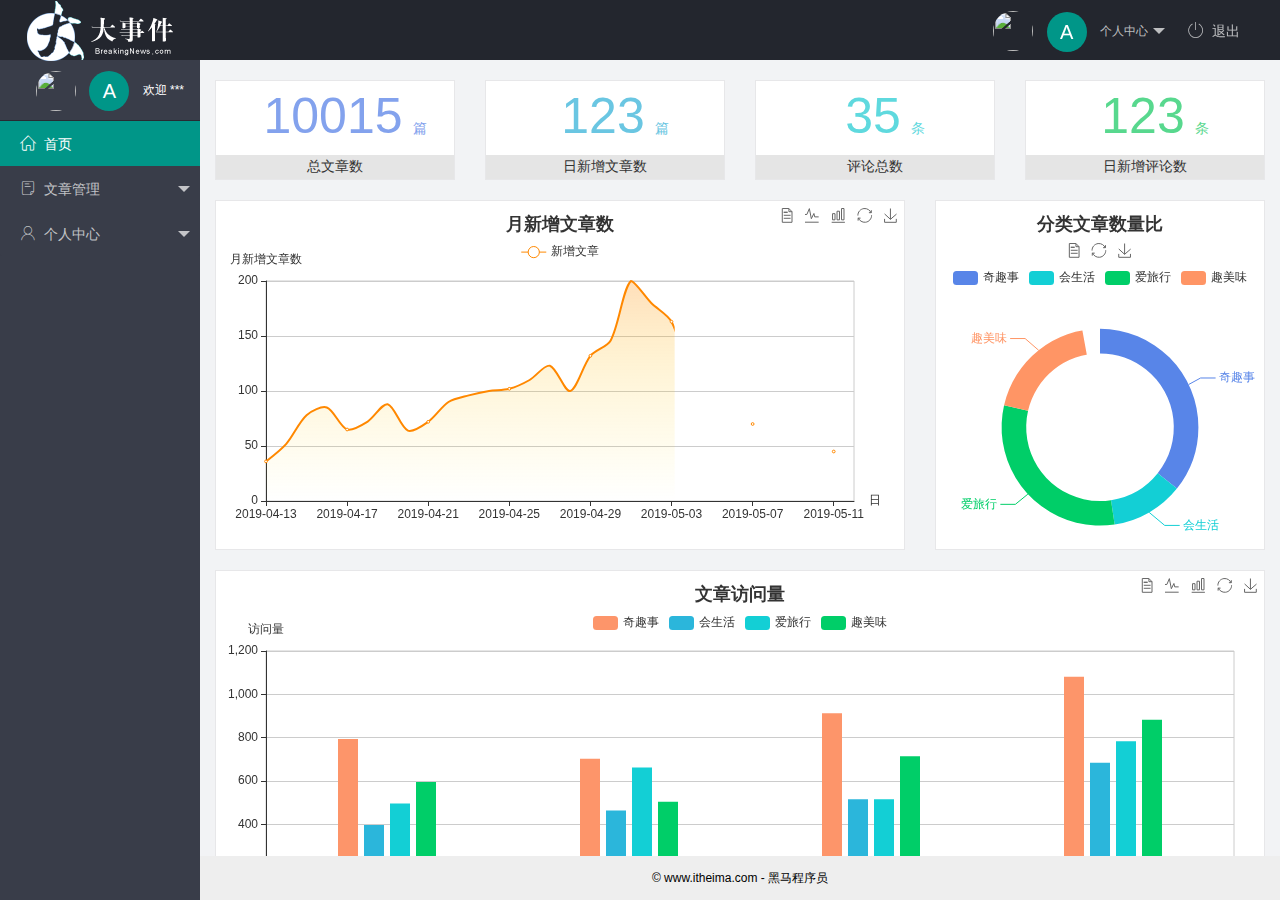
==== commit 42de63e8: "首页完成" ====
--- a/index1.html
+++ b/index1.html
@@ -28,13 +28,13 @@
                         个人中心
                     </a>
                     <dl class="layui-nav-child">
-                        <dd><a href="">基本资料</a></dd>
-                        <dd><a href="">更换头像</a></dd>
-                        <dd><a href="">重置密码</a></dd>
+                        <dd><a href="/user/user_info.html" target="fm">基本资料</a></dd>
+                        <dd><a href="/user/user_avatar.html" target="fm">更换头像</a></dd>
+                        <dd><a href="/user/user_pwd.html" target="fm">重置密码</a></dd>
                     </dl>
                 </li>
                 <li class="layui-nav-item">
-                    <a href=""><span class="iconfont icon-tuichu"></span>退出</a>
+                    <a href="javascript:;" id="btnLogout"><span class="iconfont icon-tuichu"></span>退出</a>
                 </li>
             </ul>
         </div>
@@ -55,13 +55,16 @@
                         <a class="" href="javascript:;"><span class="iconfont icon-16"></span>文章管理</a>
                         <dl class="layui-nav-child">
                             <dd>
-                                <a href="javascript:;"><i class="layui-icon layui-icon-app"></i>文章类别</a>
+                                <a href="/article/art_cate.html" target="fm"><i
+                                        class="layui-icon layui-icon-app"></i>文章类别</a>
                             </dd>
                             <dd>
-                                <a href="javascript:;"><i class="layui-icon layui-icon-app"></i>文章列表</a>
+                                <a href="/article/art_list.html" target="fm"><i
+                                        class="layui-icon layui-icon-app"></i>文章列表</a>
                             </dd>
                             <dd>
-                                <a href="javascript:;"><i class="layui-icon layui-icon-app"></i>发布文章</a>
+                                <a href="/article/art_pub.html" target="fm"><i
+                                        class="layui-icon layui-icon-app"></i>发布文章</a>
                             </dd>
                         </dl>
                     </li>
@@ -69,13 +72,16 @@
                         <a href="javascript:;"><span class="iconfont icon-user"></span>个人中心</a>
                         <dl class="layui-nav-child">
                             <dd>
-                                <a href="javascript:;"><i class="layui-icon layui-icon-app"></i>基本资料</a>
+                                <a href="/user/user_info.html" target="fm"><i
+                                        class="layui-icon layui-icon-app"></i>基本资料</a>
                             </dd>
                             <dd>
-                                <a href="javascript:;"><i class="layui-icon layui-icon-app"></i>更换头像</a>
+                                <a href="/user/user_avatar.html" target="fm"><i
+                                        class="layui-icon layui-icon-app"></i>更换头像</a>
                             </dd>
                             <dd>
-                                <a href="javascript:;"><i class="layui-icon layui-icon-app"></i>重置密码</a>
+                                <a href="/user/user_pwd.html" target="fm"><i
+                                        class="layui-icon layui-icon-app"></i>重置密码</a>
                             </dd>
                         </dl>
                     </li>
@@ -95,6 +101,12 @@
     </div>
     <!-- 导入 layui 的JS文件 -->
     <script src="/assets/lib/layui/layui.all.js"></script>
+    <!-- 导入 jQuery -->
+    <script src="/assets/lib/jquery.js"></script>
+    <!-- 导入自己封装的 baseAPI -->
+    <script src="/assets/js/baseAPI.js"></script>
+    <!-- 导入自己的 js 文件 -->
+    <script src="/assets/js/index1.js"></script>
 </body>
 
 </html>